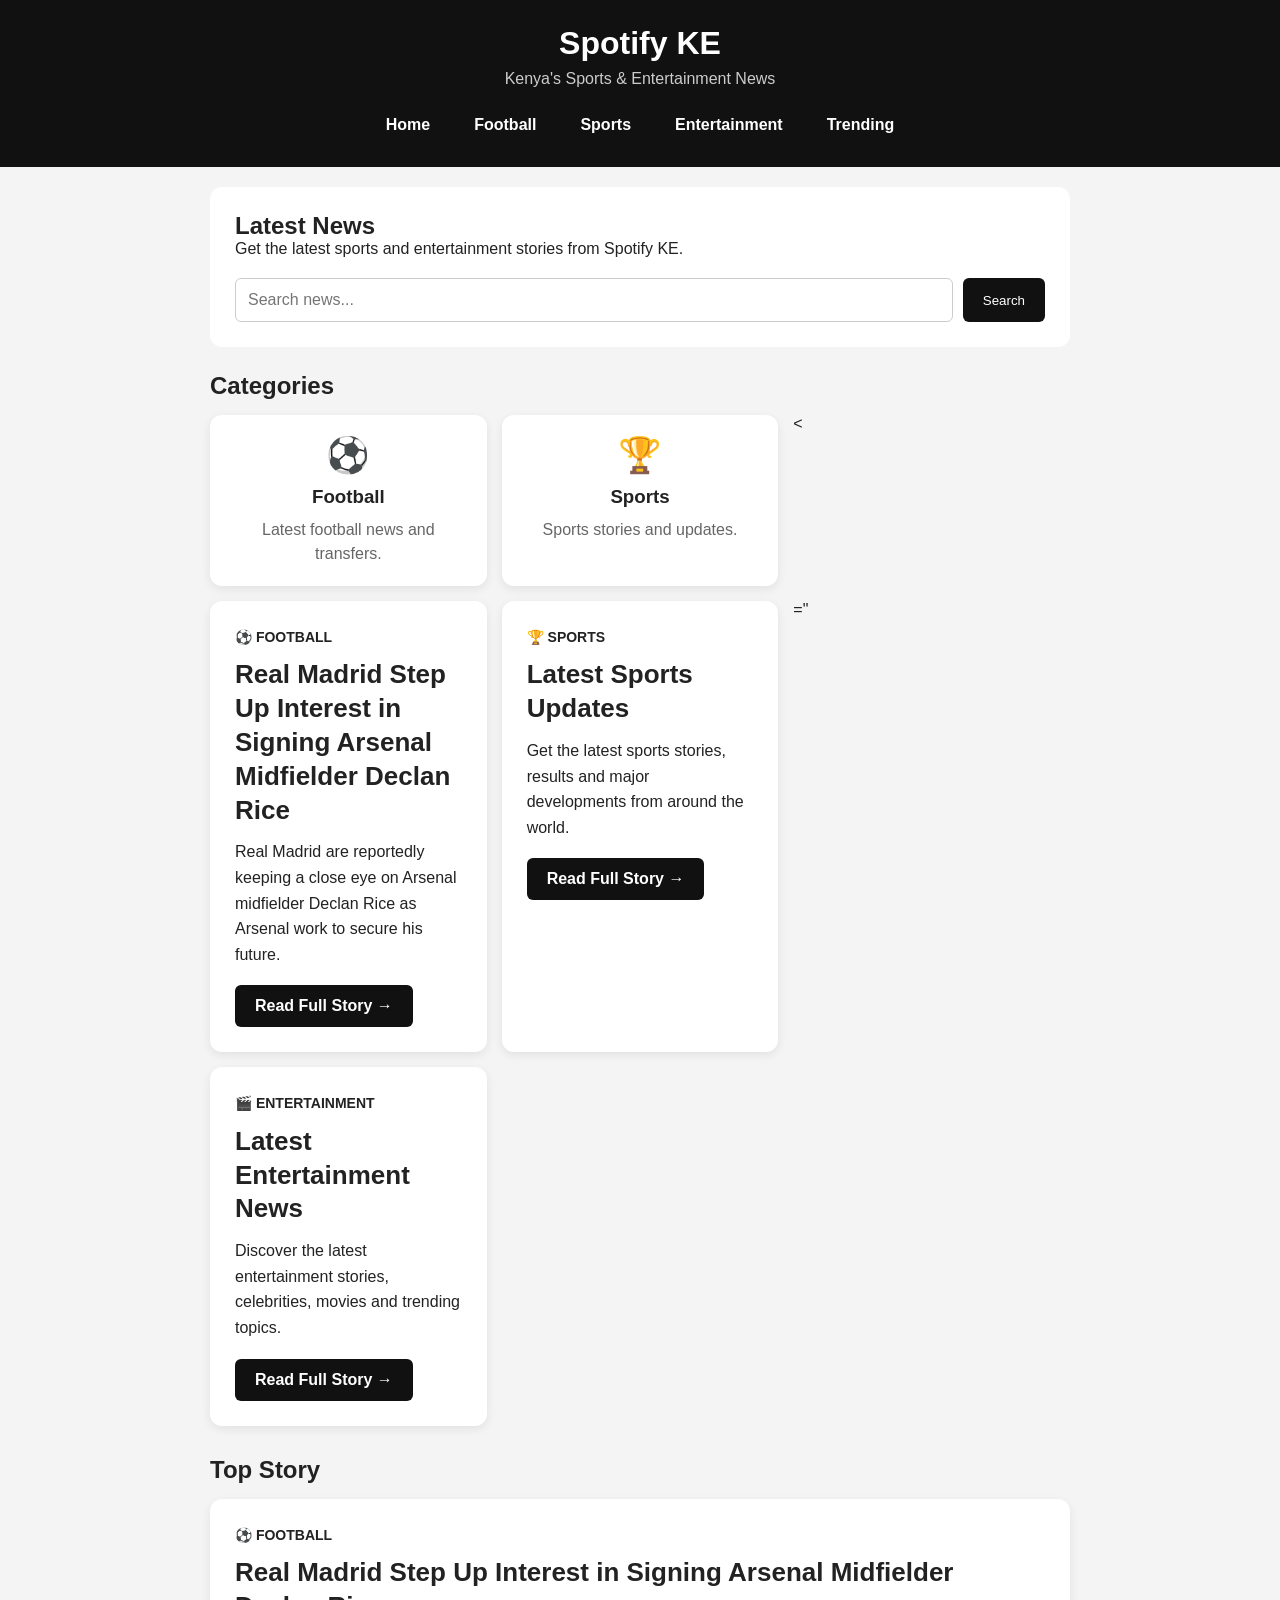
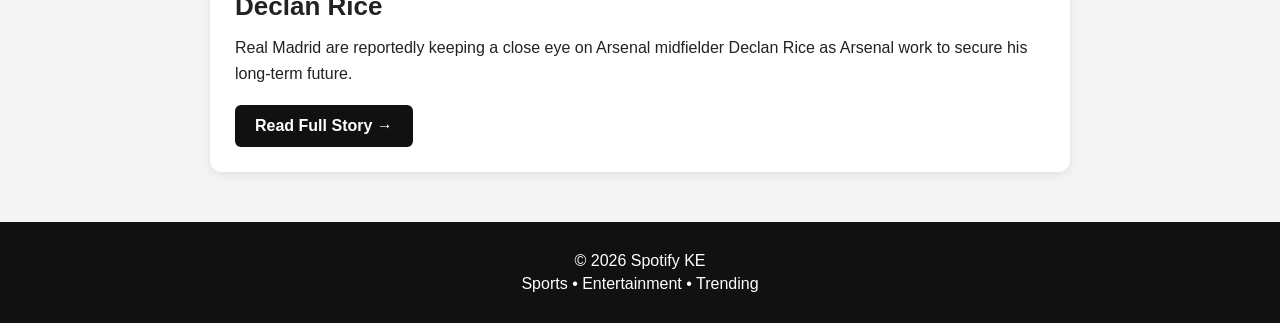
==== index.html @ 70723a9d "Initial Spotify KE website" ====
<!DOCTYPE html> <html lang="en">


<head> <meta charset="UTF-8"> <meta name="viewport" content="width=device-width, 
    initial-scale=1.0"> <title>Spotify KE</title> <link rel="stylesheet" 
    href="style.css">
</head> <body> <header> <h1>Spotify KE</h1> <p>Kenya's Sports & Entertainment 
    News</p> <nav>
    <a href="index.html">Home</a>
    <a href="#football" onclick="filterNews('football')">Football</a>
    <a href="#sports" onclick="filterNews('sports')">Sports</a>
    <a href="#entertainment" onclick="filterNews('entertainment')">Entertainment</a>
    <a href="#trending" onclick="showAllNews()">Trending</a>
</nav> </header> <main> <section class="hero"> <h2>Latest News</h2> <p> Get 
            the latest sports and entertainment stories from Spotify KE.
        </p> <div class="search-box"> <input type="text" id="searchInput" 
                placeholder="Search news..."
            >
            <button onclick="searchNews()"> Search </button> </div> </section> 
    <section class="categories">
        <h2>Categories</h2> <div class="category-grid"> <div 
            class="category-card">
                <span>⚽</span> <h3>Football</h3> <p>Latest football news and 
                transfers.</p>
            </div> <div class="category-card"> <span>🏆</span> <h3>Sports</h3> 
                <p>Sports stories and updates.</p>
            </div> <	        <article class="news-card" data-category="football">

            <p class="category">⚽ FOOTBALL</p>

            <h2>
                Real Madrid Step Up Interest in Signing Arsenal Midfielder Declan Rice
            </h2>

            <p>
                Real Madrid are reportedly keeping a close eye on Arsenal
                midfielder Declan Rice as Arsenal work to secure his future.
            </p>

            <a href="article.html" class="read-more">
                Read Full Story →
            </a>

        </article>


        <article class="news-card" data-category="sports">

            <p class="category">🏆 SPORTS</p>

            <h2>
                Latest Sports Updates
            </h2>

            <p>
                Get the latest sports stories, results and major developments
                from around the world.
            </p>

            <a href="#" class="read-more">
                Read Full Story →
            </a>

        </article>


="        <article class="news-card" data-category="entertainment">

            <p class="category">🎬 ENTERTAINMENT</p>

            <h2>
                Latest Entertainment News
            </h2>

            <p>
                Discover the latest entertainment stories, celebrities,
                movies and trending topics.
            </p>

            <a href="#" class="read-more">
                Read Full Story →
            </a>

        </article>

    </div>

</section> <h2 
        class="section-title">
            Top Story </h2> <article class="news-card"> <div 
            class="news-content">
                <p class="category"> ⚽ FOOTBALL </p> <h2> Real Madrid Step Up 
                    Interest in Signing Arsenal Midfielder Declan Rice
                </h2> <p> Real Madrid are reportedly keeping a close eye on 
                    Arsenal midfielder Declan Rice as Arsenal work to secure his 
                    long-term future.
                </p> <a href="article.html" class="read-more"
                >
                    Read Full Story → </a> </div> </article> </section> </main> 
<footer>
    <p>© 2026 Spotify KE</p> <p> Sports • Entertainment • Trending </p> 
</footer> <script src="script.js"></script> </body>
</html>
---- style.css ----
* { box-sizing: border-box; margin: 0; padding: 0;
}
body { font-family: Arial, sans-serif; background: 
    #f4f4f4;
    color: #222;
}
header { background: #111; color: white; padding: 
    25px 15px; text-align: center;
}
header h1 { font-size: 32px;
}
header p { margin-top: 8px; color: #ccc;
}
main { max-width: 900px; margin: auto; padding: 
    20px;
}
.hero { background: white; padding: 25px; 
    border-radius: 12px; margin-bottom: 20px;
}
.news-card { background: white; padding: 25px; 
    border-radius: 12px; box-shadow: 0 3px 10px 
    rgba(0,0,0,0.08);
}
.news-card h2 { margin-bottom: 12px;
}
.news-card p { line-height: 1.6; margin-bottom: 
    18px;
}
button { background: #111; color: white; border: 
    none; padding: 12px 20px; border-radius: 6px; 
    cursor: pointer;
}
button:hover { opacity: 0.8;
}
footer { text-align: center; padding: 25px; 
    margin-top: 30px; background: #111; color: 
    white;
}
nav { display: flex; justify-content: center; 
    gap: 20px; margin-top: 20px; flex-wrap: 
    wrap;
}
nav a { color: white; text-decoration: none; 
    font-weight: bold; padding: 8px 12px; 
    border-radius: 5px;
}
nav a:hover { background: #333;
}
.full-article { background: white; 
    padding: 30px; border-radius: 12px; 
    box-shadow: 0 3px 10px 
    rgba(0,0,0,0.08);
}
.full-article h2 { font-size: 32px; 
    line-height: 1.2; margin: 15px 0;
}
.full-article h3 { font-size: 23px; 
    margin-top: 30px; margin-bottom: 12px;
}
.full-article p { font-size: 17px; 
    line-height: 1.8; margin-bottom: 18px;
}
.category { font-weight: bold; font-size: 
    14px !important;
}
.date { color: #777; font-size: 14px 
    !important;
}
.source-box { margin-top: 30px; padding: 
    15px; background: #f1f1f1; 
    border-radius: 8px;
}
.read-more { display: inline-block; background: #111; color: white; 
    text-decoration: none; padding: 12px 20px; border-radius: 6px; font-weight: 
    bold;
}
.read-more:hover { opacity: 0.8;
}
.search-box { display: flex; gap: 10px; margin-top: 20px;
}
.search-box input { flex: 1; padding: 12px; border: 1px solid 
    #ccc;
    border-radius: 6px; font-size: 16px;
}
.search-box button { white-space: nowrap;
}
.categories { margin-top: 25px;
}
.category-grid { display: grid; 
    grid-template-columns: repeat(3, 1fr); 
    gap: 15px; margin-top: 15px;
}
.category-card { background: white; 
    padding: 20px; border-radius: 12px; 
    text-align: center; box-shadow: 0 3px 
    10px rgba(0,0,0,0.08);
}
.category-card span { font-size: 35px;
}
.category-card h3 { margin: 10px 0;
}
.category-card p { color: #666; 
    line-height: 1.5;
}
.section-title { margin: 30px 0 15px;
}
.news-content { width: 100%;
}
.category { font-weight: bold; font-size: 
    14px !important; margin-bottom: 10px 
    !important;
}
.news-card h2 { font-size: 26px; 
    line-height: 1.3;
}
footer p { margin: 5px 0;
}
@media (max-width: 650px) { .category-grid 
    {
        grid-template-columns: 1fr;
    }
    .news-card h2 { font-size: 22px;
    }
    .search-box { flex-direction: column;
    }
    .search-box button { width: 100%;
    }
}
.news-grid { display: grid; 
    grid-template-columns: repeat(2, 1fr); 
    gap: 20px;
}
.news-grid .news-card { margin: 0;
}
@media (max-width: 650px) { .news-grid { 
        grid-template-columns: 1fr;
    }
}
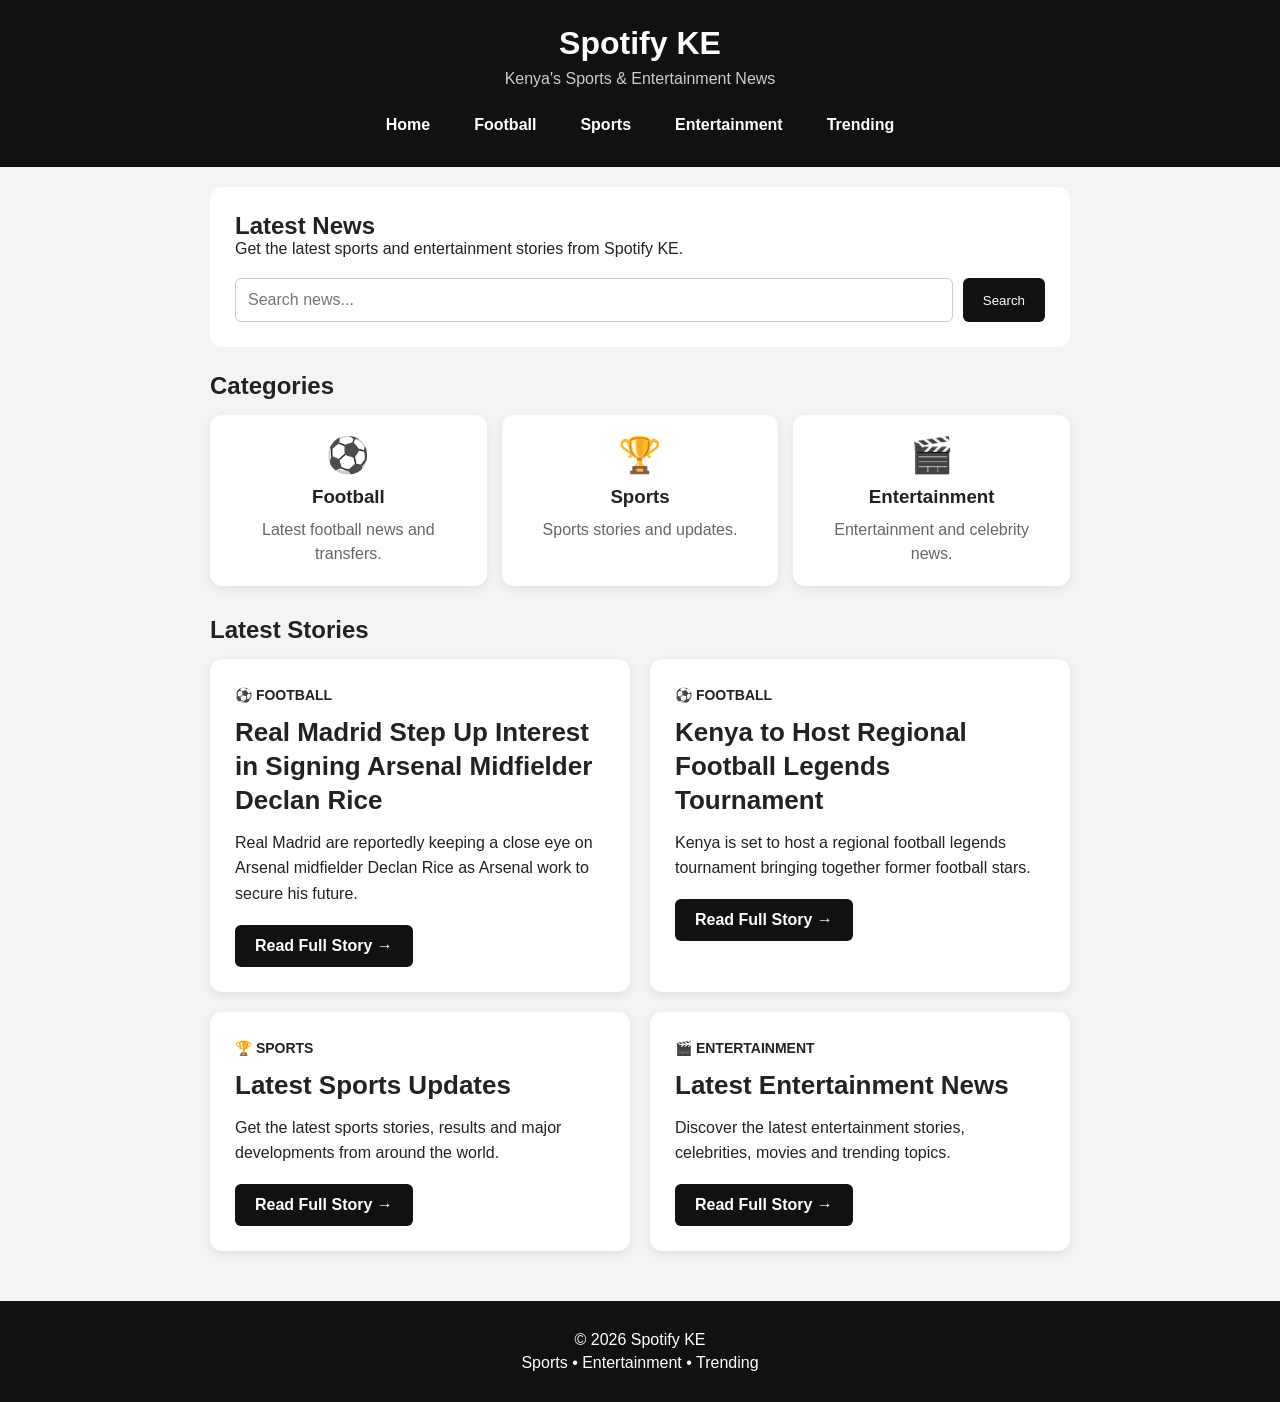
==== commit 42b63b6b: "Add legends story to homepage" ====
--- a/index.html
+++ b/index.html
@@ -2,102 +2,56 @@
 
 
 <head> <meta charset="UTF-8"> <meta name="viewport" content="width=device-width, 
-    initial-scale=1.0"> <title>Spotify KE</title> <link rel="stylesheet" 
-    href="style.css">
-</head> <body> <header> <h1>Spotify KE</h1> <p>Kenya's Sports & Entertainment 
-    News</p> <nav>
-    <a href="index.html">Home</a>
-    <a href="#football" onclick="filterNews('football')">Football</a>
-    <a href="#sports" onclick="filterNews('sports')">Sports</a>
-    <a href="#entertainment" onclick="filterNews('entertainment')">Entertainment</a>
-    <a href="#trending" onclick="showAllNews()">Trending</a>
-</nav> </header> <main> <section class="hero"> <h2>Latest News</h2> <p> Get 
-            the latest sports and entertainment stories from Spotify KE.
-        </p> <div class="search-box"> <input type="text" id="searchInput" 
-                placeholder="Search news..."
-            >
-            <button onclick="searchNews()"> Search </button> </div> </section> 
-    <section class="categories">
-        <h2>Categories</h2> <div class="category-grid"> <div 
-            class="category-card">
-                <span>⚽</span> <h3>Football</h3> <p>Latest football news and 
-                transfers.</p>
-            </div> <div class="category-card"> <span>🏆</span> <h3>Sports</h3> 
-                <p>Sports stories and updates.</p>
-            </div> <	        <article class="news-card" data-category="football">
 
-            <p class="category">⚽ FOOTBALL</p>
-
-            <h2>
-                Real Madrid Step Up Interest in Signing Arsenal Midfielder Declan Rice
-            </h2>
-
-            <p>
-                Real Madrid are reportedly keeping a close eye on Arsenal
-                midfielder Declan Rice as Arsenal work to secure his future.
-            </p>
-
-            <a href="article.html" class="read-more">
-                Read Full Story →
-            </a>
-
-        </article>
-
-
-        <article class="news-card" data-category="sports">
-
-            <p class="category">🏆 SPORTS</p>
-
-            <h2>
-                Latest Sports Updates
-            </h2>
-
-            <p>
-                Get the latest sports stories, results and major developments
-                from around the world.
-            </p>
-
-            <a href="#" class="read-more">
-                Read Full Story →
-            </a>
-
-        </article>
-
-
-="        <article class="news-card" data-category="entertainment">
-
-            <p class="category">🎬 ENTERTAINMENT</p>
-
-            <h2>
-                Latest Entertainment News
-            </h2>
-
-            <p>
-                Discover the latest entertainment stories, celebrities,
-                movies and trending topics.
-            </p>
-
-            <a href="#" class="read-more">
-                Read Full Story →
-            </a>
-
-        </article>
-
-    </div>
-
-</section> <h2 
-        class="section-title">
-            Top Story </h2> <article class="news-card"> <div 
-            class="news-content">
-                <p class="category"> ⚽ FOOTBALL </p> <h2> Real Madrid Step Up 
-                    Interest in Signing Arsenal Midfielder Declan Rice
-                </h2> <p> Real Madrid are reportedly keeping a close eye on 
-                    Arsenal midfielder Declan Rice as Arsenal work to secure his 
-                    long-term future.
-                </p> <a href="article.html" class="read-more"
-                >
-                    Read Full Story → </a> </div> </article> </section> </main> 
-<footer>
-    <p>© 2026 Spotify KE</p> <p> Sports • Entertainment • Trending </p> 
+<!DOCTYPE html> <html lang="en"> <head> <meta charset="UTF-8"> <meta name="viewport" 
+    content="width=device-width, initial-scale=1.0"> <title>Spotify KE</title> <link 
+    rel="stylesheet" href="style.css">
+</head> <body> <header> <h1>Spotify KE</h1> <p>Kenya's Sports & Entertainment News</p> <nav> 
+        <a href="index.html">Home</a> <a href="#football" 
+        onclick="filterNews('football')">Football</a> <a href="#sports" 
+        onclick="filterNews('sports')">Sports</a> <a href="#entertainment" 
+        onclick="filterNews('entertainment')">Entertainment</a> <a href="#trending" 
+        onclick="showAllNews()">Trending</a>
+    </nav> </header> <main> <section class="hero"> <h2>Latest News</h2> <p>Get the latest 
+        sports and entertainment stories from Spotify KE.</p> <div class="search-box">
+            <input type="text" id="searchInput" placeholder="Search news..."> <button 
+            onclick="searchNews()">Search</button>
+        </div> </section> <section class="categories"> <h2>Categories</h2> <div 
+        class="category-grid">
+            <div class="category-card" onclick="filterNews('football')"> <span>⚽</span> 
+                <h3>Football</h3> <p>Latest football news and transfers.</p>
+            </div> <div class="category-card" onclick="filterNews('sports')"> <span>🏆</span> 
+                <h3>Sports</h3> <p>Sports stories and updates.</p>
+            </div> <div class="category-card" onclick="filterNews('entertainment')"> 
+                <span>🎬</span> <h3>Entertainment</h3> <p>Entertainment and celebrity 
+                news.</p>
+            </div> </div> </section> <section id="news"> <h2 class="section-title">Latest 
+        Stories</h2> <div class="news-grid">
+            <article class="news-card" data-category="football"> <p class="category">⚽ 
+                FOOTBALL</p> <h2>
+                    Real Madrid Step Up Interest in Signing Arsenal Midfielder Declan Rice 
+                </h2> <p>
+                    Real Madrid are reportedly keeping a close eye on Arsenal midfielder 
+                    Declan Rice as Arsenal work to secure his future.
+                </p> <a href="article.html" class="read-more"> Read Full Story → </a> 
+            </article> <article class="news-card" data-category="football">
+                <p class="category">⚽ FOOTBALL</p> <h2> Kenya to Host Regional Football 
+                    Legends Tournament
+                </h2> <p> Kenya is set to host a regional football legends tournament 
+                    bringing together former football stars.
+                </p> <a href="legends.html" class="read-more"> Read Full Story → </a> 
+            </article> <article class="news-card" data-category="sports">
+                <p class="category">🏆 SPORTS</p> <h2> Latest Sports Updates </h2> <p> Get 
+                    the latest sports stories, results and major developments from around the 
+                    world.
+                </p> <a href="#" class="read-more"> Read Full Story → </a> </article> 
+            <article class="news-card" data-category="entertainment">
+                <p class="category">🎬 ENTERTAINMENT</p> <h2> Latest Entertainment News </h2> 
+                <p>
+                    Discover the latest entertainment stories, celebrities, movies and 
+                    trending topics.
+                </p> <a href="#" class="read-more"> Read Full Story → </a> </article> </div> 
+    </section>
+</main> <footer> <p>© 2026 Spotify KE</p> <p> Sports • Entertainment • Trending </p> 
 </footer> <script src="script.js"></script> </body>
 </html>
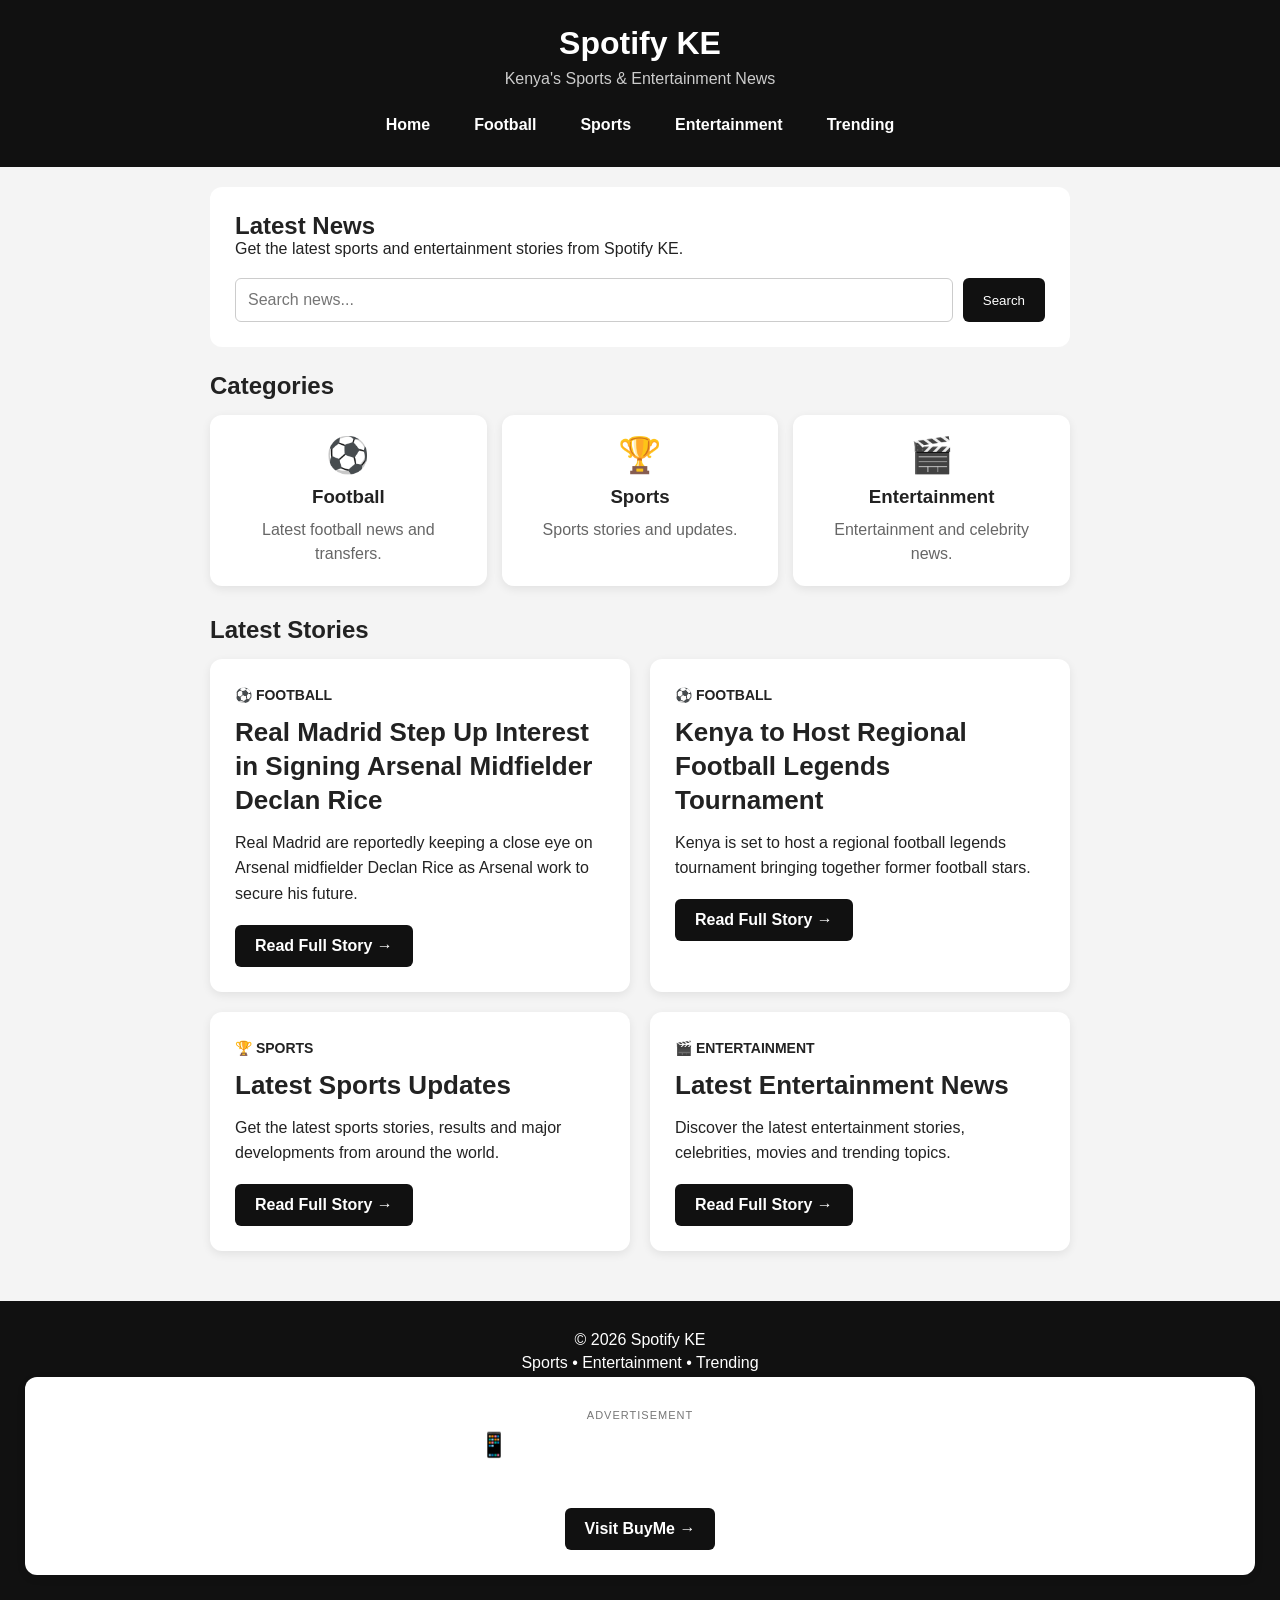
==== commit 2910ba91: "Add BuyMe advertisement banner" ====
--- a/index.html
+++ b/index.html
@@ -53,5 +53,18 @@
                 </p> <a href="#" class="read-more"> Read Full Story → </a> </article> </div> 
     </section>
 </main> <footer> <p>© 2026 Spotify KE</p> <p> Sports • Entertainment • Trending </p> 
+<section class="ad-banner">
+    <p class="ad-label">ADVERTISEMENT</p>
+
+    <h2>📱 BuyMe Africa Computers</h2>
+
+    <p>
+        Shop phones, computers, accessories and other electronics.
+    </p>
+
+    <a href="https://www.buymeafrica.com/" target="_blank" rel="noopener noreferrer">
+        Visit BuyMe →
+    </a>
+</section>
 </footer> <script src="script.js"></script> </body>
 </html>
--- a/style.css
+++ b/style.css
@@ -136,3 +136,41 @@
         grid-template-columns: 1fr;
     }
 }
+.ad-banner {
+    background: white;
+    padding: 25px;
+    margin-bottom: 25px;
+    border-radius: 12px;
+    text-align: center;
+    box-shadow: 0 3px 10px rgba(0,0,0,0.08);
+}
+
+.ad-label {
+    font-size: 11px !important;
+    color: #777;
+    letter-spacing: 1px;
+    margin-bottom: 8px !important;
+}
+
+.ad-banner h2 {
+    margin-bottom: 10px;
+}
+
+.ad-banner p {
+    line-height: 1.5;
+}
+
+.ad-banner a {
+    display: inline-block;
+    margin-top: 10px;
+    background: #111;
+    color: white;
+    text-decoration: none;
+    padding: 12px 20px;
+    border-radius: 6px;
+    font-weight: bold;
+}
+
+.ad-banner a:hover {
+    opacity: 0.8;
+}
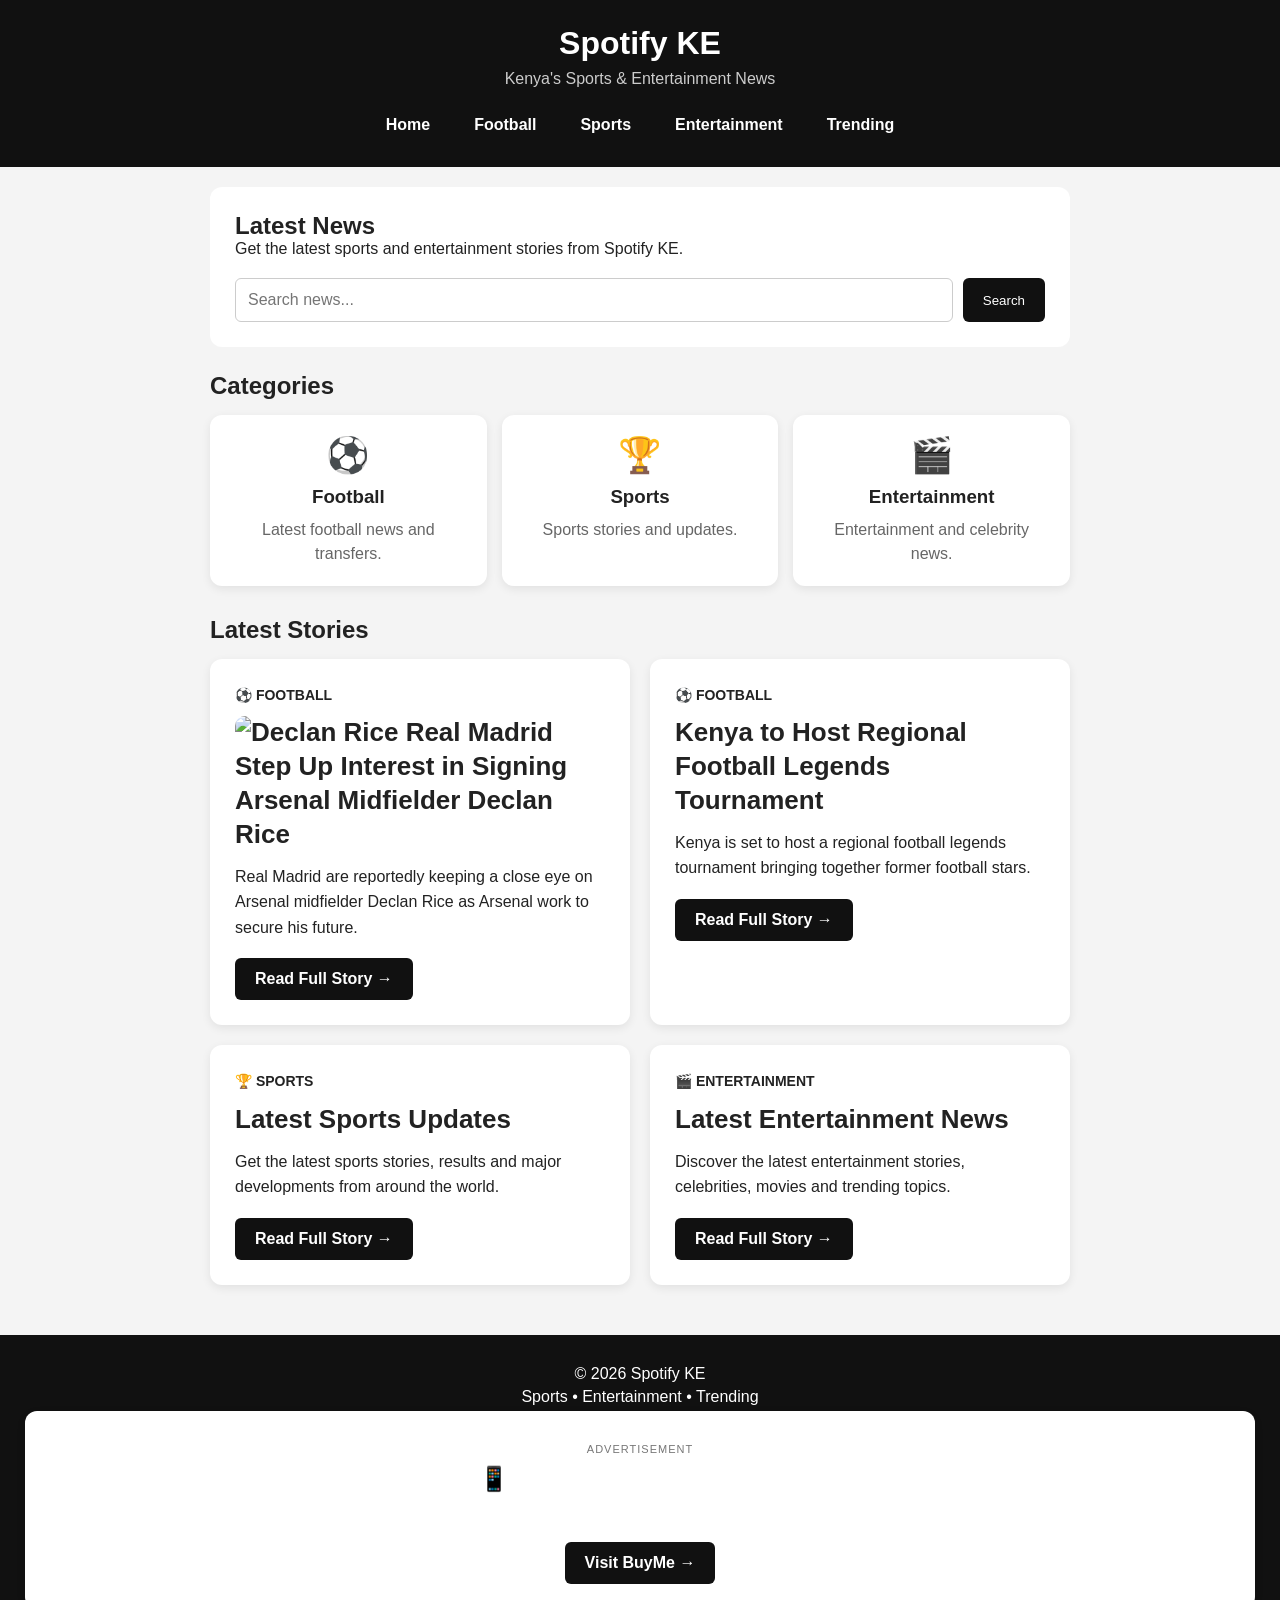
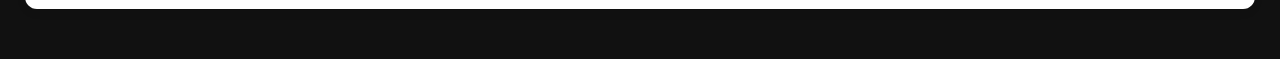
==== commit 0e4d6052: "Add Cloudinary news image" ====
--- a/index.html
+++ b/index.html
@@ -1,7 +1,7 @@
 <!DOCTYPE html> <html lang="en">
 
 
-<head> <meta charset="UTF-8"> <meta name="viewport" content="width=device-width, 
+<meta name="google-site-verification" content="HxmSt6-DXGhIrR74aXO95T9nfiZU8WP8eDxYRL-ILFc" /><head> <meta charset="UTF-8"> <meta name="viewport" content="width=device-width, 
 
 <!DOCTYPE html> <html lang="en"> <head> <meta charset="UTF-8"> <meta name="viewport" 
     content="width=device-width, initial-scale=1.0"> <title>Spotify KE</title> <link 
@@ -28,7 +28,9 @@
             </div> </div> </section> <section id="news"> <h2 class="section-title">Latest 
         Stories</h2> <div class="news-grid">
             <article class="news-card" data-category="football"> <p class="category">⚽ 
-                FOOTBALL</p> <h2>
+                FOOTBALL</p> <h2><img src="https://res.cloudinary.com/mvs4sjm2/image/upload/f_auto,q_auto/1000016832"
+     alt="Declan Rice"
+     style="width:100%; border-radius:10px;">
                     Real Madrid Step Up Interest in Signing Arsenal Midfielder Declan Rice 
                 </h2> <p>
                     Real Madrid are reportedly keeping a close eye on Arsenal midfielder 
